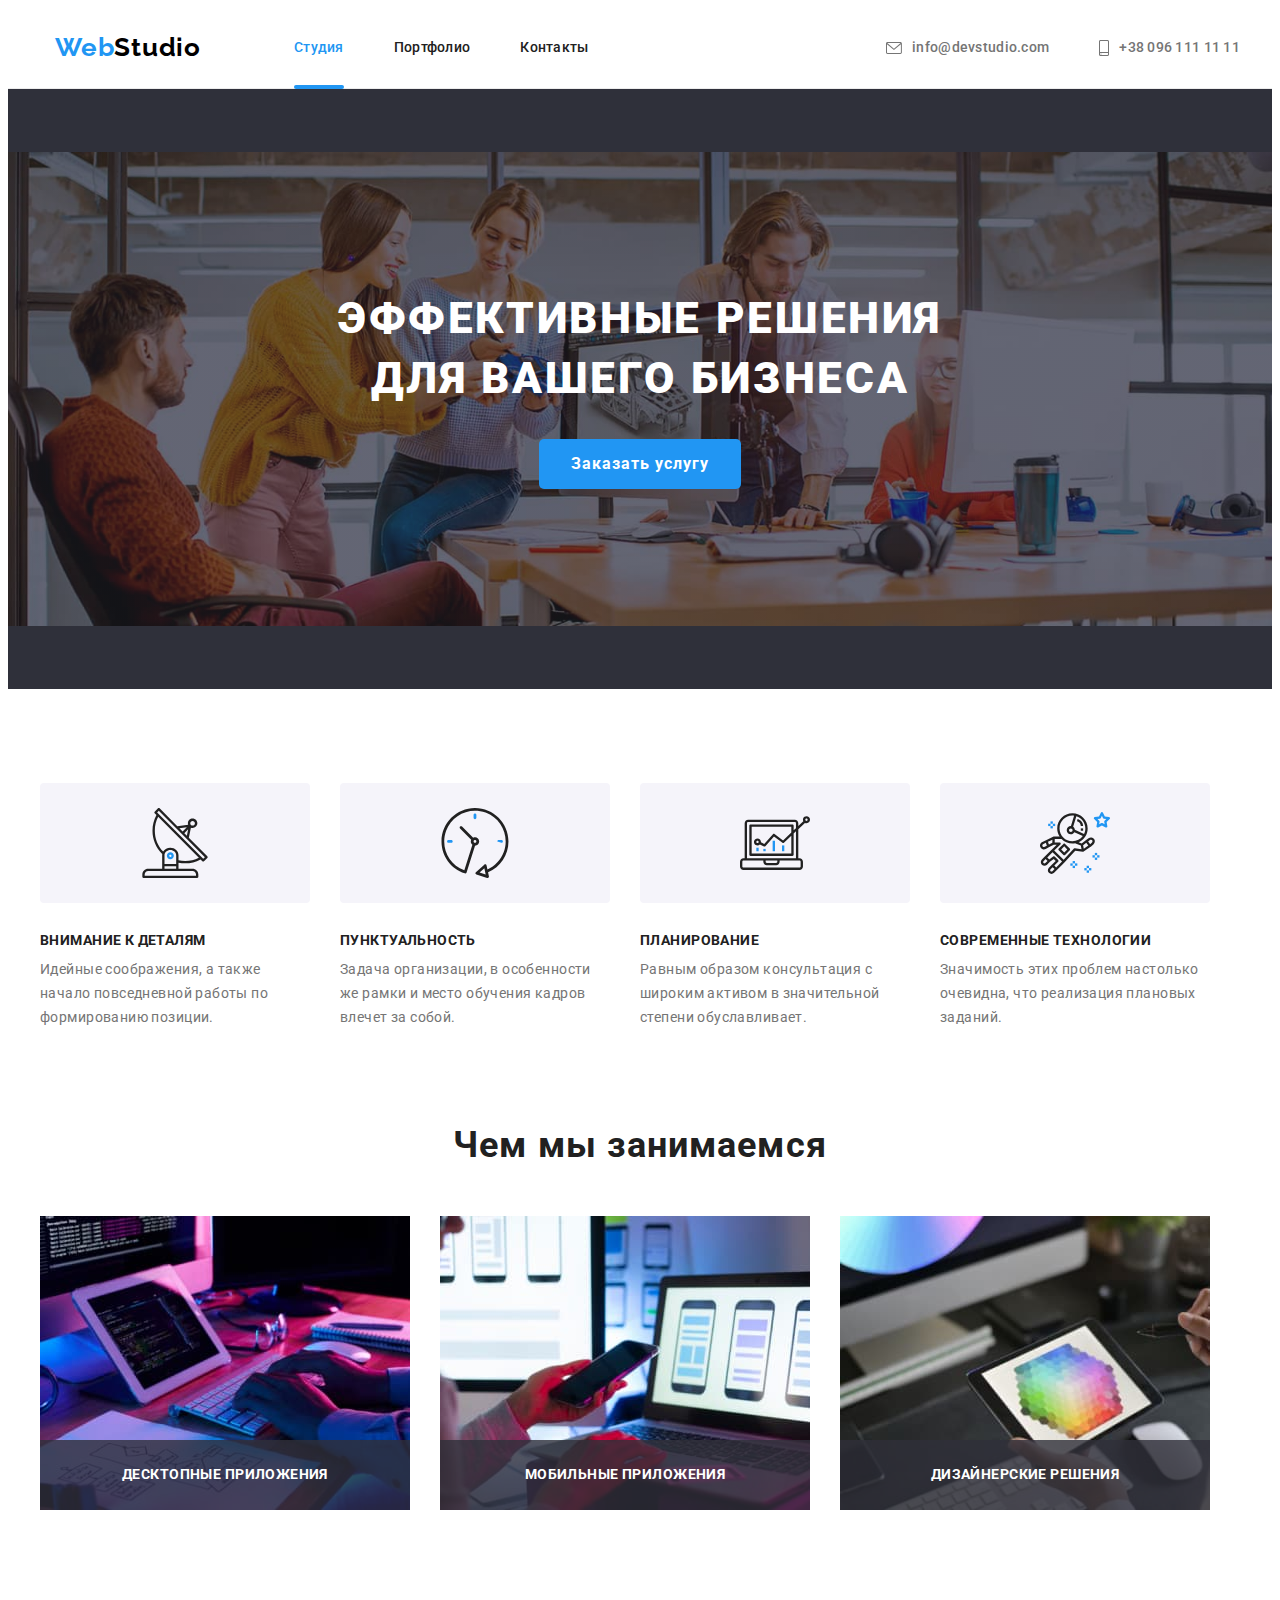
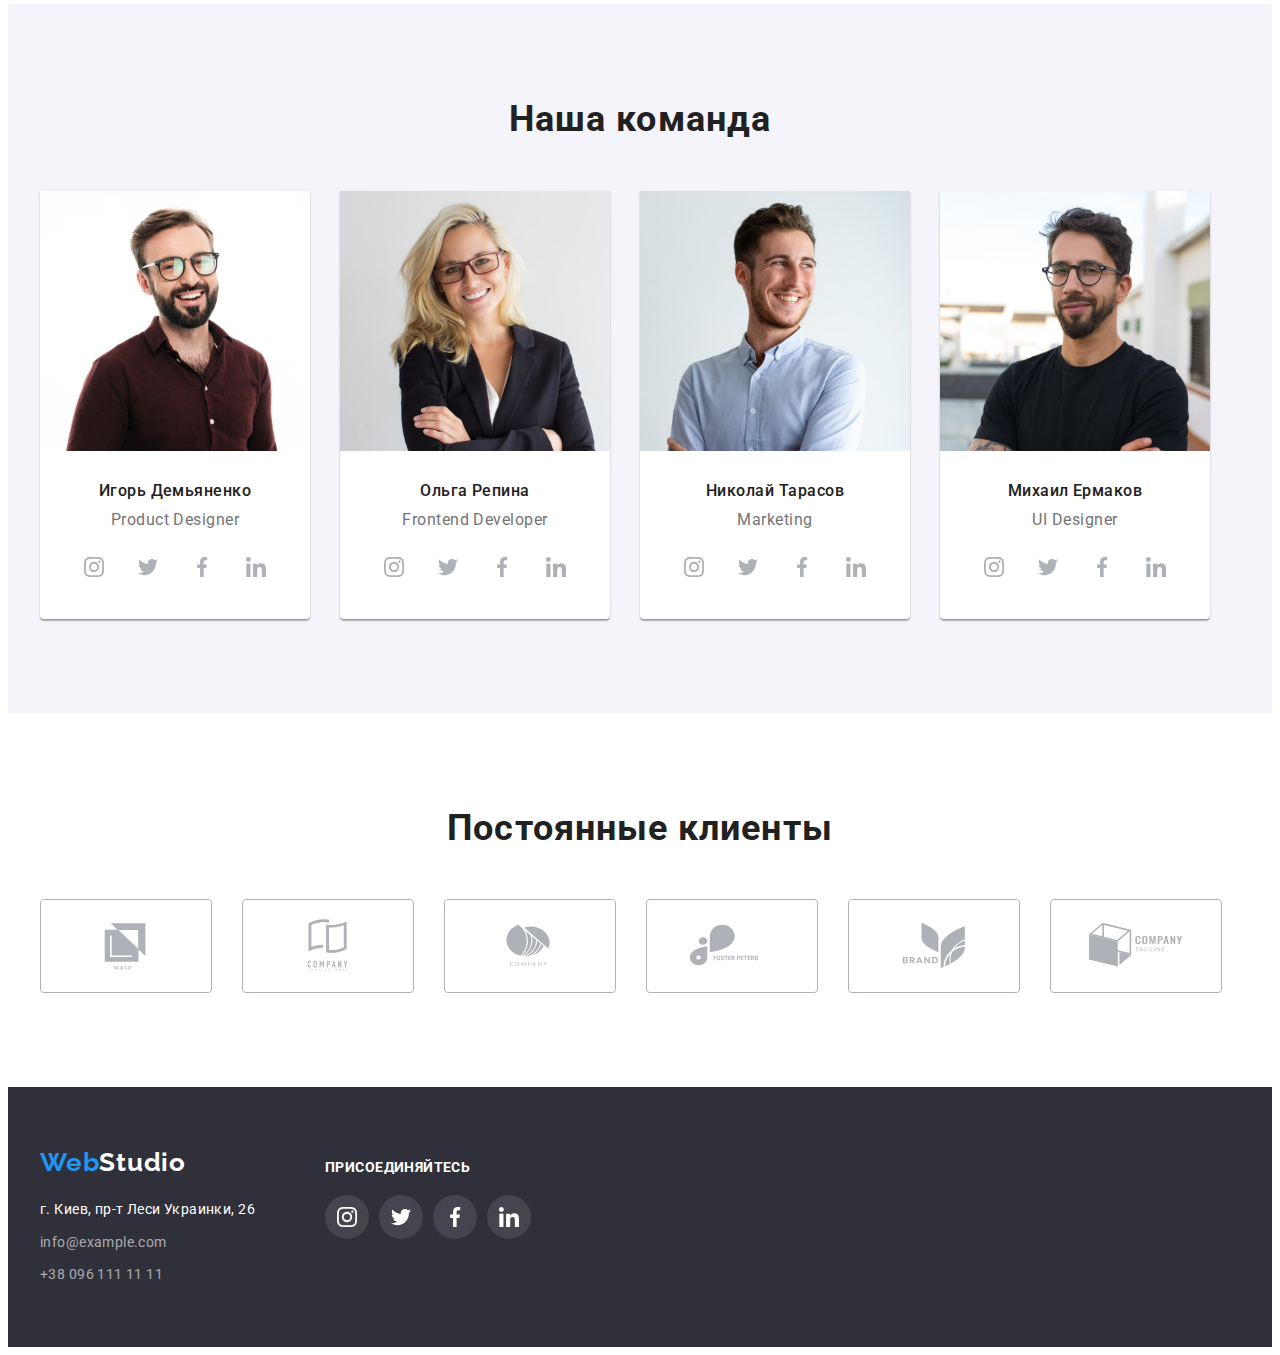
==== index.html @ 328964e9 "Begin homework #6" ====
<!DOCTYPE html>
<html lang="ru">

<head>
    <meta charset="UTF-8">
    <meta http-equiv="X-UA-Compatible" content="IE=edge">
    <meta name="viewport" content="width=device-width, initial-scale=1.0">
    <title>Document</title>
    <link rel="preconnect" href="https://fonts.googleapis.com">
    <link rel="preconnect" href="https://fonts.gstatic.com" crossorigin>
    <link
        href="https://fonts.googleapis.com/css2?family=Raleway:wght@700&family=Roboto:wght@400;500;700;900&display=swap"
        rel="stylesheet">
    <link rel="stylesheet" href="https://cdnjs.cloudflare.com/ajax/libs/modern-normalize/1.1.0/modern-normalize.min.css"
        integrity="sha512-wpPYUAdjBVSE4KJnH1VR1HeZfpl1ub8YT/NKx4PuQ5NmX2tKuGu6U/JRp5y+Y8XG2tV+wKQpNHVUX03MfMFn9Q=="
        crossorigin="anonymous" referrerpolicy="no-referrer" />
    <link rel="stylesheet" href="./css/styles.css">

</head>

<body>

    <!-- Хедер -->

    <header class="header">
        <div class="container header-container">
            <nav class="header-navigation" 0>
                <a href="./index.html" class="logo link">
                    Web<span class="logo-studio">Studio</span>
                </a>
                <ul class="header-list list link">
                    <li class="header-item"><a class="link nav-link current" href="./index.html">Студия</a>

                    </li>
                    <li class="header-item"><a class="link nav-link" href="./portfolio.html">Портфолио</a></li>
                    <li class="header-item"><a class="link nav-link" href="">Контакты</a></li>
                </ul>
            </nav>
            <ul class="list header-contacts">
                <li><a class="header-mail link" href="mailto:info@devstudio.com">
                        <svg class="header-mail-svg" width="16" height="12">
                            <use href="./images/icons.svg#icon-letter">

                            </use>
                        </svg>info@devstudio.com</a></li>
                <li><a class="header-tel link" href="tel:+380961111111"> <svg class="header-tel-svg" width="10"
                            height="16">
                            <use href="./images/icons.svg#icon-smartphone">

                            </use>
                        </svg>+38 096 111 11 11</a></li>
            </ul>
        </div>


    </header>

    <!-- Герой -->

    <section class="hero-section">
        <div class="container hero-container">
            <h1 class="hero-title">Эффективные решения для вашего бизнеса</h1>
            <button class="hero-button" data-modal-open type="button">Заказать услугу</button>
        </div>
    </section>

    <!-- Наши преимущества -->

    <section class="benefits">
        <h2 class="benefits-title">Наши преимущества</h2>
        <div class="container benefiys-container">
            <ul class="list benefits-list">
                <li class="benefits-item">
                    <div class="benefits-container">
                        <svg class="benefits-svg" width="70" height="70">
                            <use href="./images/icons.svg#icon-antenna"></use>
                        </svg>
                    </div>

                    <h3 class="benefits-item-title">Внимание к деталям</h3>
                    <p class="benefits-text">Идейные соображения, а также начало повседневной работы по формированию
                        позиции.</p>
                </li>
                <li class="benefits-item">
                    <div class="benefits-container">
                        <svg class="benefits-svg" width="70" height="70">
                            <use href="./images/icons.svg#icon-clock"></use>
                        </svg>
                    </div>
                    <h3 class="benefits-item-title">Пунктуальность</h3>
                    <p class="benefits-text">Задача организации, в особенности же рамки и место обучения кадров влечет
                        за
                        собой.</p>
                </li>
                <li class="benefits-item">
                    <div class="benefits-container">
                        <svg class="benefits-svg" width="70" height="70">
                            <use href="./images/icons.svg#icon-diagram"></use>
                        </svg>
                    </div>
                    <h3 class="benefits-item-title">Планирование</h3>
                    <p class="benefits-text">Равным образом консультация с широким активом в значительной степени
                        обуславливает.</p>
                </li>
                <li class="benefits-item">
                    <div class="benefits-container">
                        <svg class="benefits-svg" width="70" height="70">
                            <use href="./images/icons.svg#icon-astronaut"></use>
                        </svg>
                    </div>
                    <h3 class="benefits-item-title">Современные технологии</h3>
                    <p class="benefits-text">Значимость этих проблем настолько очевидна, что реализация плановых
                        заданий.
                    </p>
                </li>
            </ul>
        </div>
    </section>

    <!-- Чем мы занимаемся -->

    <section class="activity">
        <div class="container activity-container">
            <h2 class="activity-title">Чем мы занимаемся</h2>
            <ul class="activity-list list">
                <li class="activity-item">
                    <img src="./images/img.jpg" width="370" alt="процесс написания кода">
                    <div class="activity-window">
                        <h3 class="activity-image-title">Десктопные приложения</h3>
                    </div>
                </li>
                <li class="activity-item">
                    <img src="./images/img1.jpg" width="370" alt="человек с телефоном и ноутбуком">
                    <div class="activity-window">
                        <h3 class="activity-image-title">Мобильные приложения</h3>
                    </div>
                </li>
                <li class="activity-item">
                    <img src="./images/img2.jpg" width="370" alt="выбор цвета на планшете">
                    <div class="activity-window">
                        <h3 class="activity-image-title">Дизайнерские решения</h3>
                    </div>
                </li>
            </ul>
        </div>

    </section>

    <!-- Наша команда -->

    <section class="team">
        <div class="container ">
            <h2 class="team-title">Наша команда</h2>
            <ul class="team-list list">
                <li class="team-item">
                    <img src="./images/igor.jpg" width="270" alt="фото Игоря">
                    <div class="team-container">
                        <h3 class="team-item-title">Игорь Демьяненко</h3>
                        <p class="team-item-text" lang="en">Product Designer</p>
                        <ul class="team-social-list list">
                            <li class="team-social-item">
                                <a href="" class="team-social-link">
                                    <svg class="team-icon" width="20" height="20">
                                        <use href=" ./images/icons.svg#icon-instagram"></use>
                                    </svg>
                                </a>

                            </li>
                            <li class="team-social-item">
                                <a href="" class="team-social-link">
                                    <svg class="team-icon" width="20" height="20">
                                        <use href=" ./images/icons.svg#icon-twitter"></use>
                                    </svg></a>

                            </li>
                            <li class="team-social-item">
                                <a href="" class="team-social-link">
                                    <svg class="team-icon" width="20" height="20">
                                        <use href=" ./images/icons.svg#icon-facebook"></use>
                                    </svg></a>

                            </li>
                            <li class="team-social-item">
                                <a href="" class="team-social-link">
                                    <svg class="team-icon" width="20" height="20">
                                        <use href=" ./images/icons.svg#icon-linkedin"></use>
                                    </svg></a>

                            </li>

                        </ul>
                    </div>

                </li>
                <li class="team-item">
                    <img src="./images/olga.jpg" width="270" alt="фото Ольги">
                    <div class="team-container">
                        <h3 class="team-item-title">Ольга Репина</h3>
                        <p class="team-item-text" lang="en">Frontend Developer</p>
                        <ul class="team-social-list list">
                            <li class="team-social-item">
                                <a href="" class="team-social-link">
                                    <svg class="team-icon" width="20" height="20">
                                        <use href=" ./images/icons.svg#icon-instagram"></use>
                                    </svg>
                                </a>

                            </li>
                            <li class="team-social-item">
                                <a href="" class="team-social-link">
                                    <svg class="team-icon" width="20" height="20">
                                        <use href=" ./images/icons.svg#icon-twitter"></use>
                                    </svg></a>

                            </li>
                            <li class="team-social-item">
                                <a href="" class="team-social-link">
                                    <svg class="team-icon" width="20" height="20">
                                        <use href=" ./images/icons.svg#icon-facebook"></use>
                                    </svg></a>

                            </li>
                            <li class="team-social-item">
                                <a href="" class="team-social-link">
                                    <svg class="team-icon" width="20" height="20">
                                        <use href=" ./images/icons.svg#icon-linkedin"></use>
                                    </svg></a>

                            </li>

                        </ul>
                    </div>
                </li>
                <li class="team-item">
                    <img src="./images/nikolay.jpg" width="270" alt="фото Николая">
                    <div class="team-container">
                        <h3 class="team-item-title">Николай Тарасов</h3>
                        <p class="team-item-text" lang="en">Marketing</p>
                        <ul class="team-social-list list">
                            <li class="team-social-item">
                                <a href="" class="team-social-link">
                                    <svg class="team-icon" width="20" height="20">
                                        <use href=" ./images/icons.svg#icon-instagram"></use>
                                    </svg>
                                </a>

                            </li>
                            <li class="team-social-item">
                                <a href="" class="team-social-link">
                                    <svg class="team-icon" width="20" height="20">
                                        <use href=" ./images/icons.svg#icon-twitter"></use>
                                    </svg></a>

                            </li>
                            <li class="team-social-item">
                                <a href="" class="team-social-link">
                                    <svg class="team-icon" width="20" height="20">
                                        <use href=" ./images/icons.svg#icon-facebook"></use>
                                    </svg></a>

                            </li>
                            <li class="team-social-item">
                                <a href="" class="team-social-link">
                                    <svg class="team-icon" width="20" height="20">
                                        <use href=" ./images/icons.svg#icon-linkedin"></use>
                                    </svg></a>

                            </li>

                        </ul>
                    </div>
                </li>
                <li class="team-item">
                    <img src="./images/mikhail.jpg" width="270" alt="фото Михаила">
                    <div class="team-container">
                        <h3 class="team-item-title">Михаил Ермаков</h3>
                        <p class="team-item-text" lang="en">UI Designer</p>
                        <ul class="team-social-list list">
                            <li class="team-social-item">
                                <a href="" class="team-social-link">
                                    <svg class="team-icon" width="20" height="20">
                                        <use href=" ./images/icons.svg#icon-instagram"></use>
                                    </svg>
                                </a>

                            </li>
                            <li class="team-social-item">
                                <a href="" class="team-social-link">
                                    <svg class="team-icon" width="20" height="20">
                                        <use href=" ./images/icons.svg#icon-twitter"></use>
                                    </svg></a>

                            </li>
                            <li class="team-social-item">
                                <a href="" class="team-social-link">
                                    <svg class="team-icon" width="20" height="20">
                                        <use href=" ./images/icons.svg#icon-facebook"></use>
                                    </svg></a>

                            </li>
                            <li class="team-social-item">
                                <a href="" class="team-social-link">
                                    <svg class="team-icon" width="20" height="20">
                                        <use href=" ./images/icons.svg#icon-linkedin"></use>
                                    </svg></a>

                            </li>

                        </ul>
                    </div>
                </li>
            </ul>
        </div>
    </section>

    <!-- Постоянные клиенты -->

    <section class="clients">
        <div class="container">
            <h2 class="clients-title">Постоянные клиенты</h2>
            <ul class="clients-list list">
                <li class="clients-item item">
                    <a href="" class="clients-link">
                        <svg width="106" height="60">
                            <use href="./images/icons.svg#icon-logo-1">

                            </use>
                        </svg>

                    </a>

                </li>
                <li class="clients-item item">
                    <a href="" class="clients-link">
                        <svg width="106" height="60">
                            <use href="./images/icons.svg#icon-logo-2">

                            </use>
                        </svg>

                    </a>

                </li>
                <li class="clients-item item">
                    <a href="" class="clients-link">
                        <svg width="106" height="60">
                            <use href="./images/icons.svg#icon-logo-3">

                            </use>
                        </svg>

                    </a>

                </li>
                <li class="clients-item item">
                    <a href="" class="clients-link">
                        <svg width="106" height="60">
                            <use href="./images/icons.svg#icon-logo-4">

                            </use>
                        </svg>

                    </a>

                </li>
                <li class="clients-item item">
                    <a href="" class="clients-link">
                        <svg width="106" height="60">
                            <use href="./images/icons.svg#icon-logo-5">

                            </use>
                        </svg>

                    </a>

                </li>
                <li class="clients-item item">
                    <a href="" class="clients-link">
                        <svg width="106" height="60">
                            <use href="./images/icons.svg#icon-logo-6">

                            </use>
                        </svg>

                    </a>

                </li>

            </ul>
        </div>
    </section>

    <!-- Футер -->

    <footer class="footer">
        <div class="footer-container">
            <div>
                <a href="./index.html" class="logo-link link">
                    Web<span class="logo-studio-footer">Studio</span>
                </a>
                <address class="address">
                    <ul class="address-list list">
                        <li class="address-item"><a class="address-link link" target="blank" rel=”noopener,noreferrer”
                                href="https://goo.gl/maps/S7HcoX5ZY1RL1NXY7">г. Киев,
                                пр-т Леси Украинки, 26</a>
                        </li>
                        <li class="footer-item"><a class="footer-contacts link"
                                href="mailto:info@example.com">info@example.com</a>
                        </li>
                        <li class="footer-item"><a class="footer-contacts link" href="tel:+380961111111">+38 096 111 11
                                11</a>
                        </li>
                    </ul>
                </address>

            </div>
            <div class="footer-social-container">
                <h2 class="footer-title">Присоединяйтесь</h2>
                <ul class="footer-social-list list">
                    <li class="footer-social-item">
                        <a href="" class="footer-social-link">
                            <svg class="footer-icon" width="20" height="20">
                                <use href=" ./images/icons.svg#icon-instagram">

                                </use>
                            </svg>
                        </a>

                    </li>
                    <li class="footer-social-item">
                        <a href="" class="footer-social-link">
                            <svg class="footer-icon" width="20" height="20">
                                <use href=" ./images/icons.svg#icon-twitter">

                                </use>
                            </svg></a>

                    </li>
                    <li class="footer-social-item">
                        <a href="" class="footer-social-link">
                            <svg class="footer-icon" width="20" height="20">
                                <use href=" ./images/icons.svg#icon-facebook">

                                </use>
                            </svg></a>

                    </li>
                    <li class="footer-social-item">
                        <a href="" class="footer-social-link">
                            <svg class="footer-icon" width="20" height="20">
                                <use href=" ./images/icons.svg#icon-linkedin">

                                </use>
                            </svg></a>

                    </li>

                </ul>
            </div>
        </div>
    </footer>
    <div class="backdrop  is-hidden" data-modal>
        <div class="modal">
            <button class="close-button" data-modal-close>
                <svg width="18" height="18">
                    <use href="./images/icons.svg#icon-close"></use>
                </svg>
            </button>

        </div>
    </div>

    <script src="./js/modal.js">

    </script>
</body>

</html>
---- css/styles.css ----
:root {
  --main-tittle-color: #ffffff;
  --second-tittle-color: #212121;
  --third-tittle-color: #212121;
  --main-text-color: #757575;
  --accent-color: #2196f3;
  --main-btn-color: #212121;
  --second-btn-color: #ffffff;
  --main-background-color: #ffffff;
  --second-background-color: #2f303a;
  --third-background-color: #f5f4fa;
  --contacts-color: #757575;
  --second-contacts-color: rgba(255, 255, 255, 0.6);
  --svg-color: #afb1b8;
}

p,
h1,
h2,
h3,
h4,
h5,
h6 {
  margin: 0;
}
img {
  display: block;
  min-width: 100%;
  height: auto;
}

ul {
  margin: 0;
  padding: 0;
}

.container {
  width: 1200px;
  padding-left: 15px;
  padding-right: 15px;
  margin: 0 auto;
}

body {
  font-family: 'roboto', sans-serif;
}

.list {
  list-style: none;
}
.link {
  text-decoration: none;
}

.nav-link.current {
  position: relative;
  color: var(--accent-color);
}
.nav-link.current::after {
  content: '';
  position: absolute;
  width: 100%;
  height: 4px;
  background-color: var(--accent-color);
  border-radius: 2px;
  bottom: -1px;
  left: 0;
}

/* --------------Header-------------- */

.header {
  background-color: var(--main-background-color);
  display: flex;
  align-items: center;
  border-bottom: 1px solid #ececec;
}

.header-container {
  display: flex;
}
.header-navigation {
  display: flex;
  align-items: center;
}

.header-contacts {
  display: flex;
  margin-left: auto;
  align-items: center;
}

.header-list {
  display: flex;
  align-items: center;
  margin-left: 93px;
}
.header-item:not(:last-child) {
  margin-right: 50px;
}
.header-item {
  position: relative;
}

.logo {
  font-family: Raleway;
  font-weight: 700;
  font-size: 26px;
  line-height: 1.19;
  letter-spacing: 0.03em;
  color: #2196f3;
  margin-left: 15px;
  padding-top: 24px;
  padding-bottom: 25px;
}

.logo-studio {
  color: #000000;
}
.nav-link {
  color: var(--second-tittle-color);
  font-weight: 500;
  font-size: 14px;
  line-height: 1.14;
  letter-spacing: 0.02em;
  padding-top: 32px;
  padding-bottom: 32px;
  display: block;
  transition-property: color;
  transition-duration: 250ms;
  transition-timing-function: cubic-bezier(0.4, 0, 0.2, 1);
}
.nav-link:hover,
.nav-link:focus {
  color: var(--accent-color);
}
.header-contacts {
  align-content: center;
}
.header-mail {
  display: flex;
  font-weight: 500;
  font-size: 14px;
  line-height: 1.14;
  letter-spacing: 0.02em;
  color: var(--contacts-color);
  margin-right: 50px;
  align-items: center;
  transition-property: color;
  transition-duration: 250ms;
  transition-timing-function: cubic-bezier(0.4, 0, 0.2, 1);
}
.header-mail-svg {
  margin-right: 10px;
  fill: currentColor;
}
.header-mail:hover,
.header-mail:focus {
  color: var(--accent-color);
}

.header-tel {
  display: flex;
  font-weight: 500;
  font-size: 14px;
  line-height: 1.14;
  letter-spacing: 0.02em;
  color: var(--contacts-color);
  align-items: center;
  transition-property: color;
  transition-duration: 250ms;
  transition-timing-function: cubic-bezier(0.4, 0, 0.2, 1);
}
.header-tel:hover,
.header-tel:focus {
  color: var(--accent-color);
}
.header-tel-svg {
  margin-right: 10px;
  fill: currentColor;
}

/* --------------Hero-------------- */

.hero-section {
  background-color: var(--second-background-color);
  background-image: linear-gradient(rgba(47, 48, 58, 0.4), rgba(47, 48, 58, 0.4)),
    url(../images/hero-bg.jpg);
  background-repeat: no-repeat;
  background-position: center;
  background-size: contain;
  padding-top: 200px;
  padding-bottom: 200px;
}

.hero-title {
  font-weight: 900;
  font-size: 44px;
  line-height: 1.36;
  text-align: center;
  letter-spacing: 0.06em;
  text-transform: uppercase;
  color: var(--main-tittle-color);
  max-width: 696px;
  margin: auto;
}

.hero-button {
  background-color: var(--accent-color);
  color: var(--second-btn-color);
  font-family: inherit;
  font-weight: 700;
  font-size: 16px;
  line-height: 1.87;
  display: flex;
  cursor: pointer;
  text-align: center;
  letter-spacing: 0.06em;
  padding: 10px 32px;
  margin: auto;
  margin-top: 30px;
  border-radius: 5px;
  border: none;
}

/* --------------Benefits-------------- */

.benefits-container {
  display: flex;
  background: #f5f4fa;
  border-radius: 4px;
  width: 270px;
  height: 120px;
  margin-bottom: 30px;
  justify-content: center;
  align-items: center;
}

.benefits-title {
  border: 0;
  clip: rect(0 0 0 0);
  height: 1px;
  margin: -1px;
  overflow: hidden;
  padding: 0;
  position: absolute;
  width: 1px;
}
.benefits {
  padding-top: 94px;
}
.benefits-list {
  display: flex;
}

.benefits {
  background-color: var(--main-background-color);
}
.benefits-item:not(:last-child) {
  margin-right: 30px;
  max-width: 270px;
}
.benefits-item-title {
  font-weight: 700;
  font-size: 14px;
  line-height: 1.14;
  letter-spacing: 0.03em;
  text-transform: uppercase;
  color: var(--third-tittle-color);
}
.benefits-text {
  font-weight: normal;
  font-size: 14px;
  line-height: 1.71;
  letter-spacing: 0.03em;
  color: var(--main-text-color);
  margin-top: 10px;
}

/* --------------Activity-------------- */
.activity {
  background-color: var(--main-background-color);
  padding-top: 94px;
  padding-bottom: 94px;
}
.activity-list {
  display: flex;
  margin-top: 50px;
}
.activity-item:not(:last-child) {
  margin-right: 30px;
}
.activity-item {
  position: relative;
}

.activity-title {
  font-weight: 700;
  font-size: 36px;
  line-height: 1.17;
  text-align: center;
  letter-spacing: 0.03em;
  color: var(--second-tittle-color);
}
.activity-window {
  position: absolute;
  bottom: 0;
  left: 0;
  display: flex;
  justify-content: center;
  align-items: center;
  width: 370px;
  height: 70px;
  background: rgba(47, 48, 58, 0.8);
}
.activity-image-title {
  font-size: 14px;
  line-height: 1.14;
  text-align: center;
  letter-spacing: 0.03em;
  text-transform: uppercase;
  color: #ffffff;
}

/* --------------Our team-------------- */

.team {
  background-color: var(--third-background-color);
  padding-top: 94px;
  padding-bottom: 94px;
}
.team-title {
  font-weight: 700;
  font-size: 36px;
  line-height: 1.17;
  text-align: center;
  letter-spacing: 0.03em;
  color: var(--second-tittle-color);
}

.team-list {
  margin-top: 50px;
  display: flex;
  flex-wrap: wrap;
}
.team-item {
  background-color: #ffffff;
  width: 270px;
  margin-right: 30px;
  box-shadow: 0px 1px 3px rgba(0, 0, 0, 0.12), 0px 1px 1px rgba(0, 0, 0, 0.14),
    0px 2px 1px rgba(0, 0, 0, 0.2);
  border-radius: 0px 0px 4px 4px;
}
.team-item:nth-child(4n) {
  margin-right: 0;
}

.team-item-title {
  font-weight: 500;
  font-size: 16px;
  line-height: 1.19;
  text-align: center;
  letter-spacing: 0.03em;
  color: var(--third-tittle-color);
}

.team-item-text {
  font-size: 16px;
  line-height: 1.19;
  text-align: center;
  letter-spacing: 0.03em;
  color: var(--main-text-color);
  margin-top: 10px;
  margin-bottom: 16px;
}
.team-container {
  padding: 30px 32px;
}
.team-social-list {
  display: flex;
  justify-content: center;
}
.team-social-item {
  width: 44px;
  height: 44px;
}
.team-social-item + .team-social-item {
  margin-left: 10px;
}
.team-social-link {
  width: 100%;
  height: 100%;
  background-color: var(--main-background-color);
  border-radius: 50%;
  display: flex;
  align-items: center;
  justify-content: center;
  color: var(--svg-color);
  transition-property: background-color, color;
  transition-duration: 250ms;
  transition-timing-function: cubic-bezier(0.4, 0, 0.2, 1);
}
.team-icon {
  fill: currentColor;
}

.team-social-link:hover,
.team-social-link:focus {
  background-color: var(--accent-color);
  color: #ffffff;
}

/* --------------Clients------------ */

.clients {
  background-color: var(--main-background-color);
  padding-top: 94px;
  padding-bottom: 94px;
}
.clients-title {
  font-weight: 700;
  font-size: 36px;
  line-height: 1.17;
  text-align: center;
  letter-spacing: 0.03em;
  color: var(--second-tittle-color);
}
.clients-list {
  display: flex;
  margin-top: 50px;
}

.clients-item {
  border: 1px solid var(--svg-color);
  border-radius: 4px;
  width: 170px;
  height: 92px;
  transition-property: border;
  transition-duration: 250ms;
  transition-timing-function: cubic-bezier(0.4, 0, 0.2, 1);
}
.clients-item + .clients-item {
  margin-left: 30px;
}

.clients-link {
  fill: var(--svg-color);
  width: 100%;
  height: 100%;
  background-color: var(--main-background-color);
  display: flex;
  align-items: center;
  justify-content: center;
  border-radius: 4px;
  transition-property: fill;
  transition-duration: 250ms;
  transition-timing-function: cubic-bezier(0.4, 0, 0.2, 1);
}
.clients-link:hover,
.clients-link:focus {
  fill: var(--accent-color);
}
.clients-item:hover,
.clients-item:focus {
  fill: var(--accent-color);
  border: 2px solid var(--accent-color);
}

/* --------------Footer-------------- */

.footer {
  display: flex;
  background-color: var(--second-background-color);
  padding-top: 60px;
  padding-bottom: 60px;
}
.footer-container {
  display: flex;
  width: 1200px;
  padding-left: 15px;
  padding-right: 15px;
  margin: 0 auto;
}
.footer-social-container {
  margin-left: 70px;
}
.logo-link {
  font-family: Raleway;
  font-weight: 700;
  font-size: 26px;
  line-height: 1.19;
  letter-spacing: 0.03em;
  color: #2196f3;
  margin-top: 60px;
}

.logo-studio-footer {
  color: #ffffff;
}
.address-item {
  margin-top: 20px;
}
.address-link {
  font-style: normal;
  font-size: 14px;
  line-height: 1.71;
  letter-spacing: 0.03em;
  color: #ffffff;
  transition-property: color;
  transition-duration: 250ms;
  transition-timing-function: cubic-bezier(0.4, 0, 0.2, 1);
}
.address-link:hover,
.address-link:focus {
  color: var(--accent-color);
}
.footer-item {
  margin-top: 9px;
}

.footer-contacts {
  font-style: normal;
  font-size: 14px;
  line-height: 1.71;
  letter-spacing: 0.03em;
  color: var(--second-contacts-color);
  transition-property: color;
  transition-duration: 250ms;
  transition-timing-function: cubic-bezier(0.4, 0, 0.2, 1);
}

.footer-contacts:hover,
.footer-contacts:focus {
  color: var(--accent-color);
}
.footer-title {
  font-size: 14px;
  line-height: 16px;
  letter-spacing: 0.03em;
  text-transform: uppercase;
  color: #ffffff;
  margin-bottom: 20px;
  margin-top: 12px;
}

.footer-social-list {
  display: flex;
  justify-content: center;
}
.footer-social-item {
  width: 44px;
  height: 44px;
}
.footer-social-item + .footer-social-item {
  margin-left: 10px;
}
.footer-social-link {
  width: 100%;
  height: 100%;
  background: rgba(255, 255, 255, 0.1);
  border-radius: 50%;
  display: flex;
  align-items: center;
  justify-content: center;
  color: #ffffff;
  transition-property: background-color, color;
  transition-duration: 250ms;
  transition-timing-function: cubic-bezier(0.4, 0, 0.2, 1);
}

.footer-social-link:hover,
.footer-social-link:focus {
  background-color: var(--accent-color);
}
.footer-icon {
  fill: currentColor;
}

/* --------------Backdrop-------------- */

.backdrop {
  position: fixed;
  top: 0;
  left: 0;
  width: 100%;
  height: 100%;
  background: linear-gradient(0deg, rgba(0, 0, 0, 0.2), rgba(0, 0, 0, 0.2));
  transition-property: opacity;
  transition: 250ms;
  transition-timing-function: cubic-bezier(0.4, 0, 0.2, 1);
}
.backdrop.is-hidden {
  opacity: 0;
  pointer-events: none;
}
.modal {
  position: absolute;
  top: 50%;
  left: 50%;
  transform: translate(-50%, -50%);
  width: 528px;
  height: 581px;
  background: #ffffff;
  box-shadow: 0px 1px 3px rgba(0, 0, 0, 0.12), 0px 1px 1px rgba(0, 0, 0, 0.14),
    0px 2px 1px rgba(0, 0, 0, 0.2);
  border-radius: 4px;
}
.close-button {
  position: absolute;
  top: 8px;
  right: 8px;
  width: 30px;
  height: 30px;
  border-radius: 50%;
  color: transparent;
  align-items: center;
  display: flex;
  cursor: pointer;
  background: #ffffff;
  border: 1px solid rgba(0, 0, 0, 0.1);
  box-sizing: border-box;
}

/* --------------Portfolio-------------- */

.filter-section {
  padding-top: 94px;
  padding-bottom: 94px;
}
.main-products-title {
  border: 0;
  clip: rect(0 0 0 0);
  height: 1px;
  margin: -1px;
  overflow: hidden;
  padding: 0;
  position: absolute;
  width: 1px;
}

.filter-button {
  border: none;
  font-family: inherit;
  font-style: normal;
  font-weight: 500;
  font-size: 16px;
  line-height: 1.62;
  cursor: pointer;
  text-align: center;
  letter-spacing: 0.03em;
  color: var(--main-btn-color);
  background-color: #f5f4fa;
  border-radius: 4px;
  padding: 6px 22px;
  transition-property: background-color, color;
  transition-duration: 250ms;
  transition-timing-function: cubic-bezier(0.4, 0, 0.2, 1);
}

.filter-button:hover,
.filter-button:focus {
  background-color: var(--accent-color);
  color: var(--second-btn-color);
  box-shadow: 0px 3px 1px rgba(0, 0, 0, 0.1), 0px 1px 2px rgba(0, 0, 0, 0.08),
    0px 2px 2px rgba(0, 0, 0, 0.12);
}
.filter-list {
  justify-content: center;
  display: flex;
}
.filter-item:not(:last-child) {
  margin-right: 8px;
}
.products-container {
  padding: 20px 24px;
}
.port-products-list {
  display: flex;
  flex-wrap: wrap;
  margin-top: 50px;
  margin-bottom: -30px;
}

.port-products-title {
  font-weight: 700;
  font-size: 18px;
  line-height: 2;
  letter-spacing: 0.06em;
  color: var(--third-tittle-color);
}
.port-products-item {
  margin-right: 30px;
  box-sizing: border-box;
  margin-bottom: 30px;
  width: 370px;
  transition-property: box-shadow;
  transition: 250ms;
  transition-timing-function: cubic-bezier(0.4, 0, 0.2, 1);
}
.products-overflow {
  position: relative;
  overflow: hidden;
}
.port-products-window {
  position: absolute;
  display: flex;
  justify-content: center;
  align-items: center;
  left: 0;
  top: 0;
  width: 370px;
  height: 294px;
  transition-property: transform;
  transform: translateY(100%);
  transition: 250ms;
  transition-timing-function: cubic-bezier(0.4, 0, 0.2, 1);
}
.port-products-item:hover .port-products-window {
  left: 0;
  top: 0;
  width: 370px;
  height: 294px;
  padding: 0 24px 0 24px;
  display: flex;
  justify-content: center;
  align-items: center;
  background: rgba(33, 150, 243, 0.9);
  transform: translateY(0);
}

.products-window-text {
  font-size: 18px;
  line-height: 1.6;
  letter-spacing: 0.03em;
  color: #ffffff;
}
.products-container {
  border: 1px solid #eeeeee;
}
.port-products-item:hover {
  box-shadow: 0px 1px 1px rgba(0, 0, 0, 0.12), 0px 4px 4px rgba(0, 0, 0, 0.06),
    1px 4px 6px rgba(0, 0, 0, 0.16);
}
.port-products-item:nth-child(3n) {
  margin-right: 0;
}

.port-products-text {
  font-weight: normal;
  font-size: 16px;
  line-height: 1.87;
  letter-spacing: 0.03em;
  color: var(--main-text-color);
  margin-top: 4px;
}
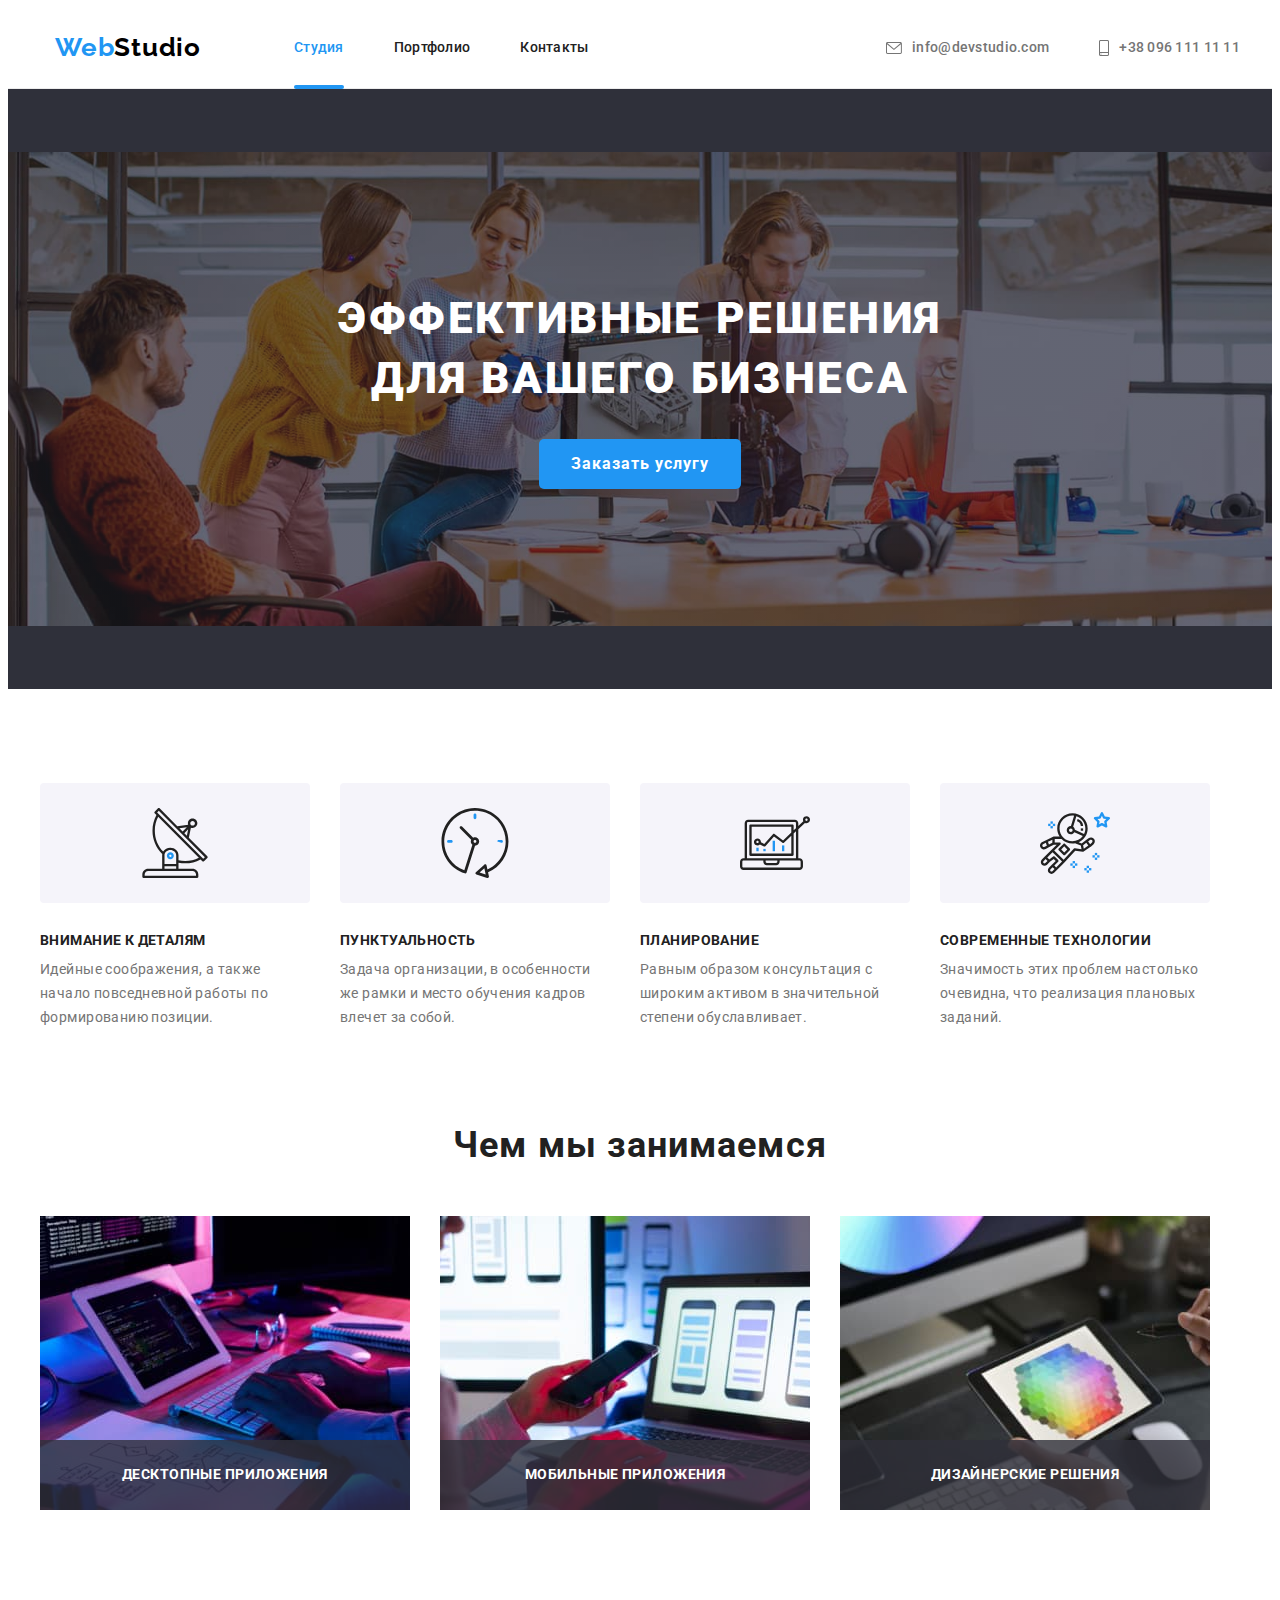
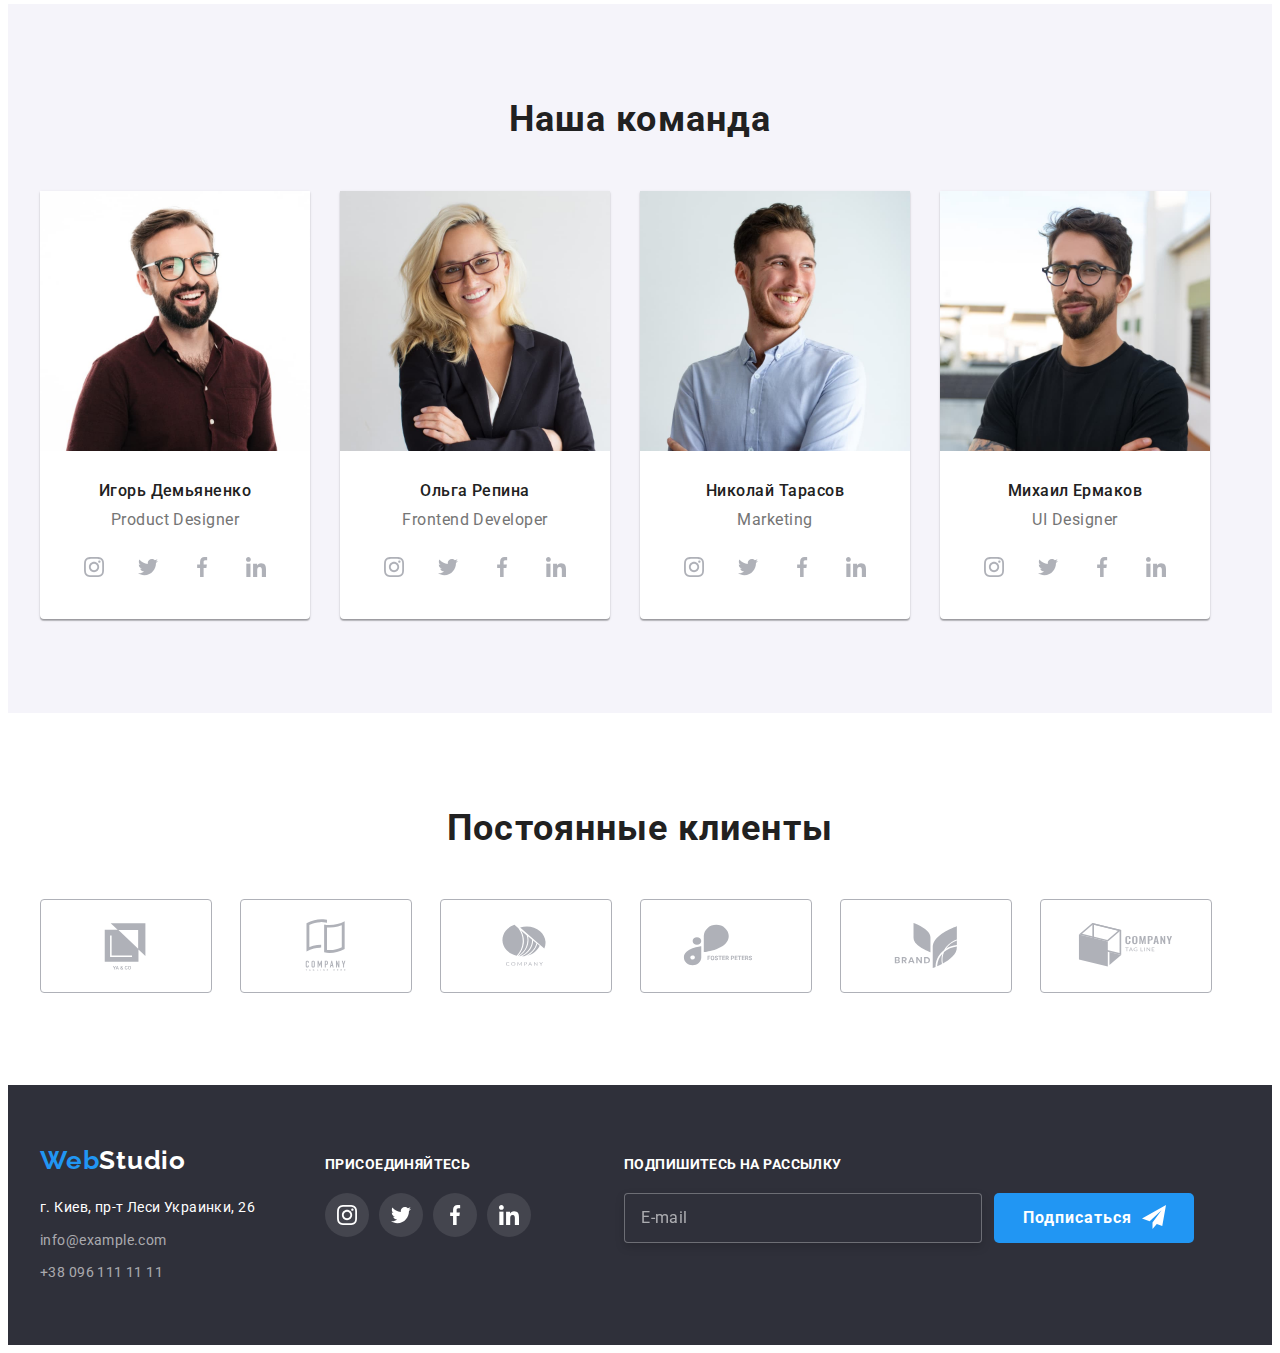
==== commit 7c68c3dd: "fix some mistakes" ====
--- a/index.html
+++ b/index.html
@@ -24,7 +24,7 @@
 
     <header class="header">
         <div class="container header-container">
-            <nav class="header-navigation" 0>
+            <nav class="header-navigation">
                 <a href="./index.html" class="logo link">
                     Web<span class="logo-studio">Studio</span>
                 </a>
@@ -420,52 +420,118 @@
                     <li class="footer-social-item">
                         <a href="" class="footer-social-link">
                             <svg class="footer-icon" width="20" height="20">
-                                <use href=" ./images/icons.svg#icon-instagram">
-
-                                </use>
+                                <use href=" ./images/icons.svg#icon-instagram"></use>
                             </svg>
                         </a>
 
                     </li>
                     <li class="footer-social-item">
-                        <a href="" class="footer-social-link">
-                            <svg class="footer-icon" width="20" height="20">
-                                <use href=" ./images/icons.svg#icon-twitter">
-
-                                </use>
+                        <a href="" class="footer-social-link"><svg class="footer-icon" width="20" height="20">
+                                <use href=" ./images/icons.svg#icon-twitter"></use>
                             </svg></a>
 
                     </li>
                     <li class="footer-social-item">
-                        <a href="" class="footer-social-link">
-                            <svg class="footer-icon" width="20" height="20">
-                                <use href=" ./images/icons.svg#icon-facebook">
-
-                                </use>
+                        <a href="" class="footer-social-link"><svg class="footer-icon" width="20" height="20">
+                                <use href=" ./images/icons.svg#icon-facebook"></use>
                             </svg></a>
 
                     </li>
                     <li class="footer-social-item">
-                        <a href="" class="footer-social-link">
-                            <svg class="footer-icon" width="20" height="20">
-                                <use href=" ./images/icons.svg#icon-linkedin">
-
-                                </use>
+                        <a href="" class="footer-social-link"><svg class="footer-icon" width="20" height="20">
+                                <use href=" ./images/icons.svg#icon-linkedin"></use>
                             </svg></a>
 
                     </li>
 
                 </ul>
+            </div>
+            <div class="footer-subscribe-container">
+                <form>
+                    <div class="footer-subscribe-form">
+                        <label class="footer-label">ПОДПИШИТЕСЬ НА РАССЫЛКУ
+
+                            <input class="footer-subscribe-input" type="email" name="email" placeholder="E-mail"
+                                required>
+                        </label>
+                        <button type="submit" class="button footer-subscribe-btn">Подписаться
+                            <span>
+                                <svg class="footer-btn-svg" width="24" height="24">
+                                    <use href="./images/icons.svg#icon-send"></use>
+                                </svg>
+                            </span>
+                        </button>
+                    </div>
+                </form>
+
             </div>
         </div>
     </footer>
     <div class="backdrop  is-hidden" data-modal>
         <div class="modal">
+
+
             <button class="close-button" data-modal-close>
                 <svg width="18" height="18">
                     <use href="./images/icons.svg#icon-close"></use>
                 </svg>
             </button>
+            <h2 class="modal-title">Оставьте свои данные, мы вам перезвоним</h2>
+
+            <form action="#" class="modal-form">
+                <div class="modal-field">
+                    <label class="label-title" for="user-name">Имя
+                    </label>
+                    <div class="input-wrap">
+                        <input class="modal-input" type="text" id="user-name" name="user-name" minlength="2" required />
+                        <svg class="input-icon" width="18" height="18">
+                            <use href="./images/icons.svg#icon-person-modal"></use>
+                        </svg>
+                    </div>
+                </div>
+                <div class="modal-field">
+                    <label class="label-title" for="user-tel">Телефон
+                    </label>
+                    <div class="input-wrap">
+                        <input class="modal-input" type="tel" id="user-tel" name="user-tel" minlength="9" required />
+                        <svg class="input-icon" width="18" height="18">
+                            <use href="./images/icons.svg#icon-phone-modal"></use>
+                        </svg>
+                    </div>
+                </div>
+                <div class="modal-field">
+                    <label class="label-title" for="user-email">Почта
+                    </label>
+                    <div class="input-wrap">
+                        <input class="modal-input" type="email" id="user-email" name="user-email" minlength="5"
+                            required />
+                        <svg class="input-icon" width="18" height="18">
+                            <use href="./images/icons.svg#icon-email-modal"></use>
+                        </svg>
+                    </div>
+                </div>
+
+                <div class="text-field">
+                    <label class="label-title" for="online-text">Комментарий
+                    </label>
+                    <textarea name="online-text" id="online-text" class="online-text" cols="30" rows="10"
+                        placeholder="Введите текст">
+                </textarea>
+                </div>
+                <div class="modal-policy">
+                    <input type="checkbox" name="policy" id="policy" class="modal-check visually-hidden">
+                    <label for="policy" class="check-text"><span class="check-item">
+                            <svg class="check-icon" width="11" height="8">
+                                <use href="./images/icons.svg#icon-check"></use>
+                            </svg>
+                        </span> Соглашаюсь с рассылкой и
+                        принимаю <span class="policy-item">
+                            <a href="#" class="policy-link link "> Условия договора</a>
+                        </span></label>
+                </div>
+                <button type="submit" class="button modal-btn">Отправить</button>
+            </form>
+
 
         </div>
     </div>
--- a/css/styles.css
+++ b/css/styles.css
@@ -50,6 +50,7 @@
 }
 .link {
   text-decoration: none;
+  cursor: pointer;
 }
 
 .nav-link.current {
@@ -65,6 +66,9 @@
   border-radius: 2px;
   bottom: -1px;
   left: 0;
+}
+:focus {
+  outline: 0;
 }
 
 /* --------------Header-------------- */
@@ -431,13 +435,8 @@
 }
 
 .clients-item {
-  border: 1px solid var(--svg-color);
-  border-radius: 4px;
   width: 170px;
   height: 92px;
-  transition-property: border;
-  transition-duration: 250ms;
-  transition-timing-function: cubic-bezier(0.4, 0, 0.2, 1);
 }
 .clients-item + .clients-item {
   margin-left: 30px;
@@ -445,6 +444,7 @@
 
 .clients-link {
   fill: var(--svg-color);
+  border: 1px solid var(--svg-color);
   width: 100%;
   height: 100%;
   background-color: var(--main-background-color);
@@ -452,18 +452,14 @@
   align-items: center;
   justify-content: center;
   border-radius: 4px;
-  transition-property: fill;
+  transition-property: fill border;
   transition-duration: 250ms;
   transition-timing-function: cubic-bezier(0.4, 0, 0.2, 1);
 }
 .clients-link:hover,
 .clients-link:focus {
   fill: var(--accent-color);
-}
-.clients-item:hover,
-.clients-item:focus {
-  fill: var(--accent-color);
-  border: 2px solid var(--accent-color);
+  border: 1px solid var(--accent-color);
 }
 
 /* --------------Footer-------------- */
@@ -535,7 +531,7 @@
 }
 .footer-title {
   font-size: 14px;
-  line-height: 16px;
+  line-height: 1.14;
   letter-spacing: 0.03em;
   text-transform: uppercase;
   color: #ffffff;
@@ -574,6 +570,82 @@
 }
 .footer-icon {
   fill: currentColor;
+}
+.footer-subscribe-btn {
+  width: 200px;
+  height: 50px;
+  background-color: var(--accent-color);
+  color: var(--second-btn-color);
+  font-family: inherit;
+  font-weight: 700;
+  font-size: 16px;
+  line-height: 1.87;
+  display: flex;
+  cursor: pointer;
+  letter-spacing: 0.06em;
+  padding: 10px 28px 10px 29px;
+  border-radius: 5px;
+  border: none;
+  margin-left: 12px;
+  align-self: flex-end;
+}
+.footer-subscribe-container {
+  display: flex;
+  margin-left: 93px;
+}
+.footer-btn-svg {
+  margin-left: 10px;
+  margin-top: 2px;
+}
+.footer-subscribe-form {
+  display: flex;
+}
+
+.footer-subscribe-input {
+  width: 358px;
+  height: 50px;
+  background-color: #2f303a;
+  border: 1px solid rgba(255, 255, 255, 0.3);
+  box-sizing: border-box;
+  filter: drop-shadow(0px 4px 4px rgba(0, 0, 0, 0.15));
+  border-radius: 4px;
+  margin-top: 20px;
+  padding-left: 16px;
+  font-family: Roboto;
+  font-style: normal;
+  font-weight: normal;
+  font-size: 16px;
+  line-height: 1.25;
+  display: flex;
+  align-items: center;
+  letter-spacing: 0.03em;
+  color: rgba(255, 255, 255, 0.6);
+}
+.footer-subscribe-input::placeholder {
+  font-family: Roboto;
+  font-style: normal;
+  font-weight: normal;
+  font-size: 16px;
+  line-height: 1.25;
+  display: flex;
+  align-items: center;
+  letter-spacing: 0.03em;
+  color: rgba(255, 255, 255, 0.6);
+}
+.footer-subscribe-input:focus {
+  outline: 0;
+}
+.footer-label {
+  font-family: Roboto;
+  font-style: normal;
+  font-weight: bold;
+  font-size: 14px;
+  line-height: 1.14;
+  letter-spacing: 0.03em;
+  text-transform: uppercase;
+  margin-top: 12px;
+  color: #ffffff;
+  width: 358px;
 }
 
 /* --------------Backdrop-------------- */
@@ -715,7 +787,11 @@
   transition: 250ms;
   transition-timing-function: cubic-bezier(0.4, 0, 0.2, 1);
 }
-.port-products-item:hover .port-products-window {
+.port-products-link {
+  display: block;
+}
+.port-products-link:hover .port-products-window,
+.port-products-link:focus .port-products-window {
   left: 0;
   top: 0;
   width: 370px;
@@ -737,7 +813,8 @@
 .products-container {
   border: 1px solid #eeeeee;
 }
-.port-products-item:hover {
+.port-products-link:hover,
+.port-products-link:focus {
   box-shadow: 0px 1px 1px rgba(0, 0, 0, 0.12), 0px 4px 4px rgba(0, 0, 0, 0.06),
     1px 4px 6px rgba(0, 0, 0, 0.16);
 }
